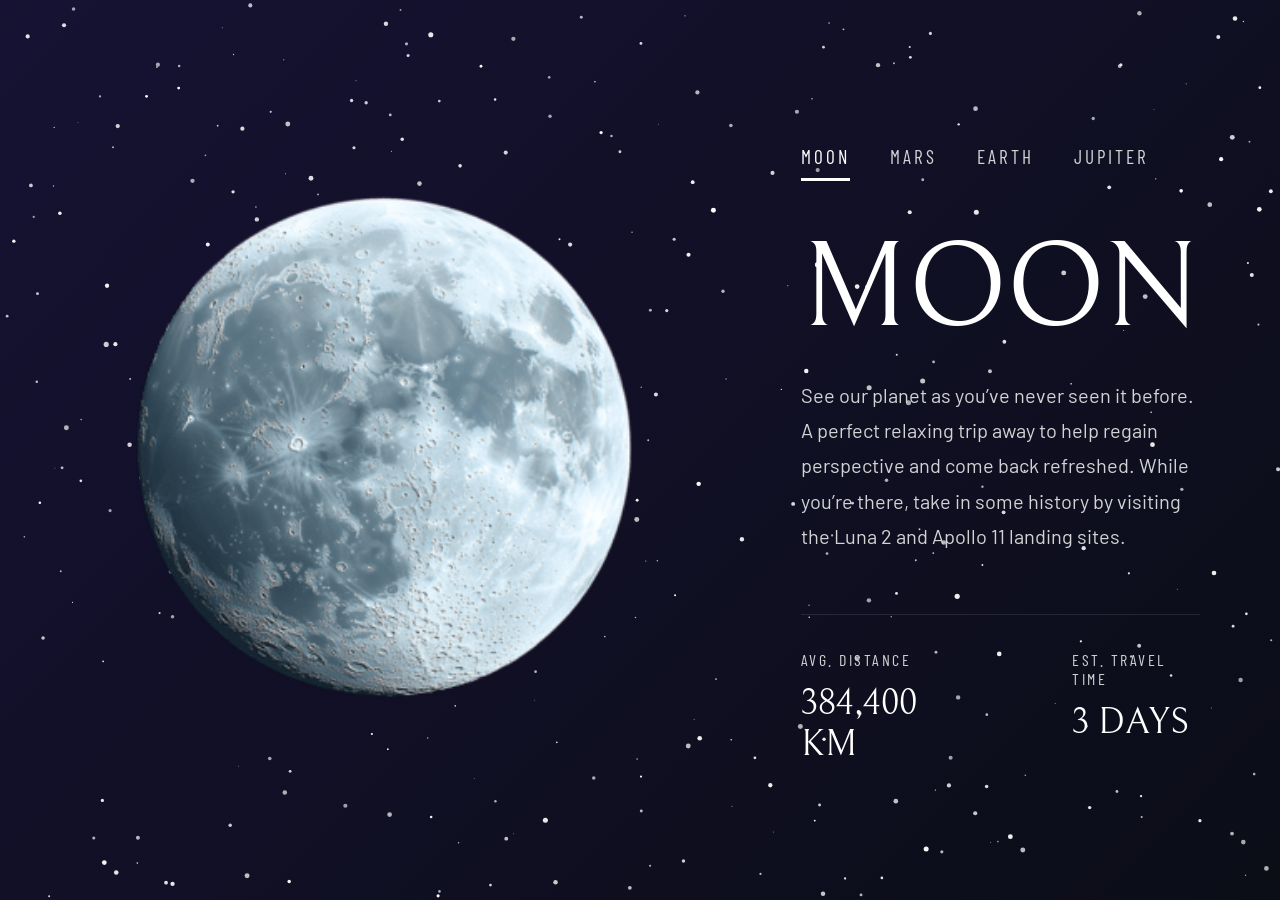
==== lesson_1/index.html @ 44c927c4 "first commit" ====
<!DOCTYPE html>
<html lang="en">
<head>
    <meta charset="UTF-8">
    <meta name="viewport" content="width=device-width, initial-scale=1.0">
    <title>Space Tourism - Destination</title>
    <link rel="preconnect" href="https://fonts.googleapis.com">
    <link rel="preconnect" href="https://fonts.gstatic.com" crossorigin>
    <link href="https://fonts.googleapis.com/css2?family=Bellefair&family=Barlow+Condensed:wght@400;700&family=Barlow:wght@400;700&display=swap" rel="stylesheet">
    <link rel="stylesheet" href="style.css">
</head>
<body>

    <canvas id="starfield"></canvas>

    <header class="site-header"></header>

    <main class="planet-container">
        
        <div class="planet-image-section">
            <div id="planet-wrapper" class="planet-wrapper">
                <img id="planet-img" src="assets/moon.png" alt="Moon">
            </div>
        </div>

        <div class="planet-info-section">
            <div class="planet-selector-nav">
                <button class="planet-btn active" data-planet="moon">Moon</button>
                <button class="planet-btn" data-planet="mars">Mars</button>
                <button class="planet-btn" data-planet="earth">Earth</button>
                <button class="planet-btn" data-planet="jupiter">Jupiter</button>
            </div>

            <h1 id="planet-name" class="text-animate-node">Moon</h1>
            <p id="planet-description" class="text-animate-node">See our planet as you’ve never seen it before. A perfect relaxing trip away to help regain perspective and come back refreshed. While you’re there, take in some history by visiting the Luna 2 and Apollo 11 landing sites.</p>
            
            <hr>

            <div class="planet-stats text-animate-node">
                <div class="stat-box">
                    <h3>Avg. Distance</h3>
                    <p id="planet-distance">384,400 KM</p>
                </div>
                <div class="stat-box">
                    <h3>Est. Travel Time</h3>
                    <p id="planet-travel">3 DAYS</p>
                </div>
            </div>
        </div>

    </main>

    <div id="planet-modal" class="planet-modal">
        <button id="modal-close" class="modal-close-btn">&times;</button>
        <h1 id="modal-title" class="modal-title">Moon</h1>
        <div class="modal-image-container">
            <img id="modal-target-img" src="assets/moon.png" alt="Zoomed Planet">
        </div>
    </div>

    <script src="script.js"></script>
</body>
</html>
---- lesson_1/style.css ----
/* --- GLOBAL STYLES --- */
body {
    margin: 0;
    padding: 0;
    font-family: 'Barlow', sans-serif;
    
    /* Cosmic Purple to Deep Space Navy Gradient */
    background: linear-gradient(135deg, #161233 0%, #0b0d17 100%);
    
    color: #FFFFFF;
    min-height: 100vh;
    display: flex;
    flex-direction: column;
    justify-content: center; 
    overflow-x: hidden;

}

/* Starfield Canvas Background styling configuration */
#starfield {
    position: fixed;
    top: 0;
    left: 0;
    width: 100vw;
    height: 100vh;
    z-index: -1; /* Pushes it completely behind structural DOM text elements */
    pointer-events: auto; /* Keeps mouse interaction coordinates readable */
}

.site-header {
    height: 40px; 
    position: absolute;
    top: 0;
    left: 0;
}

/* --- MAIN LAYOUT --- */
.planet-container {
    display: flex;
    align-items: center;      
    justify-content: center;
    gap: 120px; 
    max-width: 1800px; 
    margin: 0 auto; 
    padding: 0 100px;   
    width: 100%;
    box-sizing: border-box;
}

.planet-image-section {
    flex: 1.4; 
    display: flex;
    justify-content: center;
    align-items: center;
}

/* --- MAJESTIC SLOWER TRANSITIONS --- */
.planet-wrapper {
    transition: transform 0.8s cubic-bezier(0.25, 1, 0.5, 1), opacity 0.7s ease-in-out;
    transform: translateY(0) translateX(0) scale(1);
    opacity: 1;
    display: flex;
    justify-content: center;
    align-items: center;
}

.text-animate-node {
    transition: transform 1s cubic-bezier(0.16, 1, 0.3, 1), opacity 0.9s ease-in-out;
    transform: translateY(0);
    opacity: 1;
}

/* --- DESKTOP SWAP TRANSITIONS --- */
.planet-wrapper.leave-up {
    transform: translateY(-150vh) scale(0.7);
    opacity: 0;
}

.planet-wrapper.enter-bottom {
    transform: translateY(150vh) scale(0.7);
    opacity: 0;
}

.text-animate-node.leaving {
    opacity: 0;
    transform: translateY(30px); 
}

/* --- MOBILE SWAP TRANSITIONS --- */
.planet-wrapper.leave-left {
    transform: translateX(-150vw) scale(0.7);
    opacity: 0;
}

.planet-wrapper.enter-right {
    transform: translateX(150vw) scale(0.7);
    opacity: 0;
}

/* --- RESPONSIVE PLANET SIZING & HOVER --- */
.planet-wrapper img {
    width: 600px !important;
    height: 600px !important;
    object-fit: contain; 
    cursor: pointer;
    transition: transform 0.6s cubic-bezier(0.25, 1, 0.5, 1); 
    animation: spinSlow 140s linear infinite;
}

.planet-wrapper img:hover {
    transform: scale(1.25);
}

/* --- INFO TEXT SECTION --- */
.planet-info-section {
    flex: 1;
    display: flex;
    flex-direction: column;
}

.planet-selector-nav {
    display: flex;
    gap: 40px; 
    margin-bottom: 40px;
}

.planet-btn {
    background: transparent;
    border: none;
    color: #D2D3D4;
    font-family: 'Barlow Condensed', sans-serif;
    font-size: 1.2rem; 
    letter-spacing: 3px;
    text-transform: uppercase;
    padding: 10px 0;
    cursor: pointer;
    border-bottom: 3px solid transparent;
    transition: all 0.2s ease;
}

.planet-btn:hover {
    border-color: rgba(255, 255, 255, 0.5);
}

.planet-btn.active {
    color: #FFFFFF;
    border-color: #FFFFFF;
}

#planet-name {
    font-family: 'Bellefair', serif;
    font-size: 7.5rem; 
    font-weight: 400;
    text-transform: uppercase;
    margin: 0 0 20px 0;
}

#planet-description {
    font-size: 1.25rem; 
    line-height: 2.2rem; 
    color: #D2D3D4;
    margin: 0 0 60px 0;
    max-width: 520px; 
}

hr {
    border: none;
    border-top: 1px solid rgba(255, 255, 255, 0.1);
    margin: 0 0 35px 0;
    width: 100%;
}

.planet-stats {
    display: flex;
    gap: 100px; 
}

.stat-box h3 {
    font-family: 'Barlow Condensed', sans-serif;
    font-size: 1rem; 
    text-transform: uppercase;
    color: #D2D3D4;
    letter-spacing: 2.5px;
    margin: 0 0 14px 0;
    font-weight: 400;
}

.stat-box p {
    font-family: 'Bellefair', serif;
    font-size: 2.25rem; 
    text-transform: uppercase;
    margin: 0;
}

/* --- FULL SCREEN SYSTEM (MODAL VISUALS) --- */
.planet-modal {
    position: fixed;
    top: 0;
    left: 0;
    width: 100vw;
    height: 100vh;
    background: rgba(11, 13, 23, 0.95);
    backdrop-filter: blur(20px);
    z-index: 9999;
    display: flex;
    flex-direction: column;
    justify-content: space-between;
    align-items: center;
    opacity: 0;
    pointer-events: none;
    transition: opacity 0.6s ease-in-out;
    overflow: hidden;
}

.planet-modal.modal-open {
    opacity: 1;
    pointer-events: auto;
}

.modal-title {
    font-family: 'Bellefair', serif;
    font-size: 9rem;
    text-transform: uppercase;
    letter-spacing: 4px;
    margin-top: 8vh;
    color: #FFFFFF;
    opacity: 0;
    transform: translateY(-20px);
    transition: transform 0.8s cubic-bezier(0.16, 1, 0.3, 1) 0.2s, opacity 0.8s ease-out 0.2s;
}

.planet-modal.modal-open .modal-title {
    opacity: 0.85;
    transform: translateY(0);
}

.modal-image-container {
    position: absolute;
    bottom: -50vh; 
    width: 100%;
    display: flex;
    justify-content: center;
    align-items: center;
    transition: transform 0.9s cubic-bezier(0.16, 1, 0.3, 1);
    transform: translateY(50vh); 
}

.planet-modal.modal-open .modal-image-container {
    transform: translateY(0); 
}

.modal-image-container img {
    width: 300%; 
    max-width: 1200px; 
    height: auto;
    animation: spinSlow 140s linear infinite; 
}

.modal-close-btn {
    position: absolute;
    top: 40px;
    right: 50px;
    background: transparent;
    border: none;
    color: #FFFFFF;
    font-size: 2.5rem;
    cursor: pointer;
    font-family: sans-serif;
    font-weight: 300;
    opacity: 0.6;
    transition: opacity 0.2s, transform 0.2s;
    z-index: 10000;
}

.modal-close-btn:hover {
    opacity: 1;
    transform: scale(1.1);
}

/* --- RESPONSIVE MOBILE MODIFICATIONS --- */

@media (max-width: 900px) {
    body {
        justify-content: flex-start;
    }
    
    .planet-container {
        flex-direction: column;
        text-align: center;
        gap: 40px;
        margin-top: 40px;
        padding: 0 30px;
    }

    .planet-image-section { min-height: auto; }
    
    .planet-wrapper img { 
        width: 240px !important; 
        height: 240px !important; 
    }
    
    .planet-wrapper img:hover { transform: scale(1.15); } 
    .planet-selector-nav { justify-content: center; gap: 30px; }
    
    #planet-description { 
        margin: 0 auto 30px auto; 
        font-size: 1.125rem; 
        line-height: 2rem;
    }
    
    .planet-stats { flex-direction: column; gap: 30px; }
    #planet-name { font-size: 4.5rem; }
    .stat-box p { font-size: 1.75rem; }

    /* --- FIXED FOR MOBILE MODAL LAYER --- */
    .modal-title { 
        font-size: 4.5rem; /* Slightly smaller text so it fits phone widths cleanly */
        margin-top: 12vh; 
        position: relative;
        z-index: 2; /* Keeps text stacked on top */
    }
    
    .modal-close-btn { 
        top: 20px; 
        right: 25px; 
        font-size: 2rem; 
        z-index: 10;
    }
    
    .modal-image-container { 
        bottom: -22vh; /* Pushes the planet container lower down the phone screen */
        z-index: 1;    /* Keeps planet stacked in the background */
    }
    
    .modal-image-container img { 
        width: 160%;   /* Scaled down from 220% so it doesn't crowd the screen height */
        height: auto !important; 
    }
}

@keyframes spinSlow {
    from { transform: rotate(0deg); }
    to { transform: rotate(360deg); }
}
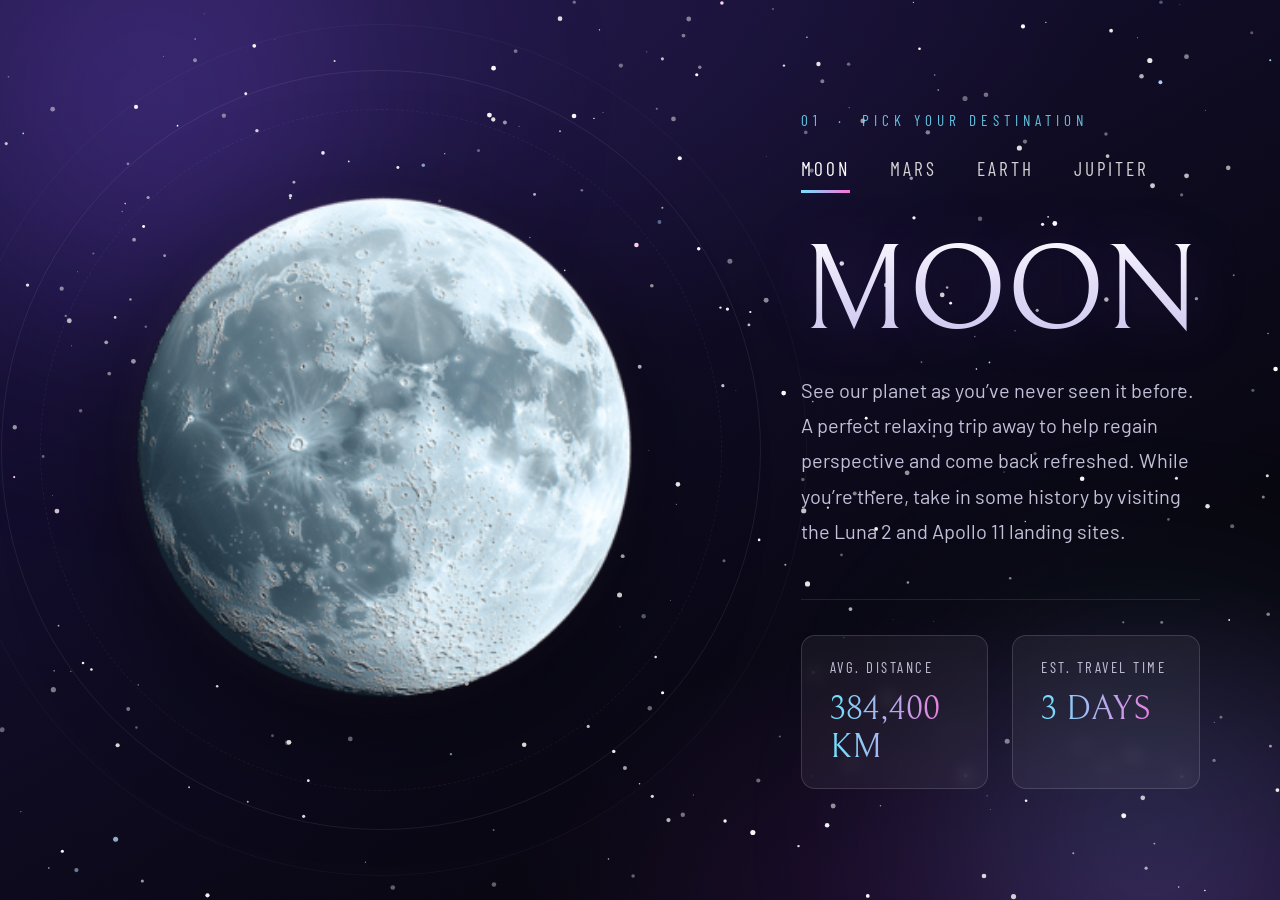
==== commit 6f257816: "Update lesson_1" ====
--- a/lesson_1/index.html
+++ b/lesson_1/index.html
@@ -10,32 +10,33 @@
     <link rel="stylesheet" href="style.css">
 </head>
 <body>
+    <div class="nebula-glow one"></div>
+    <div class="nebula-glow two"></div>
+    <canvas id="starfield"></canvas>
+    <header class="site-header">
+        <div class="brand"><span></span></div>
+    </header>
+    <main class="planet-container">
 
-    <canvas id="starfield"></canvas>
-
-    <header class="site-header"></header>
-
-    <main class="planet-container">
-        
         <div class="planet-image-section">
+            <div class="orbit-ring"></div>
             <div id="planet-wrapper" class="planet-wrapper">
+                <div id="planet-glow" class="planet-glow"></div>
                 <img id="planet-img" src="assets/moon.png" alt="Moon">
             </div>
         </div>
-
         <div class="planet-info-section">
+            <p class="eyebrow">01 &nbsp;·&nbsp; Pick your destination</p>
             <div class="planet-selector-nav">
                 <button class="planet-btn active" data-planet="moon">Moon</button>
                 <button class="planet-btn" data-planet="mars">Mars</button>
                 <button class="planet-btn" data-planet="earth">Earth</button>
                 <button class="planet-btn" data-planet="jupiter">Jupiter</button>
             </div>
-
             <h1 id="planet-name" class="text-animate-node">Moon</h1>
             <p id="planet-description" class="text-animate-node">See our planet as you’ve never seen it before. A perfect relaxing trip away to help regain perspective and come back refreshed. While you’re there, take in some history by visiting the Luna 2 and Apollo 11 landing sites.</p>
-            
+
             <hr>
-
             <div class="planet-stats text-animate-node">
                 <div class="stat-box">
                     <h3>Avg. Distance</h3>
@@ -47,9 +48,7 @@
                 </div>
             </div>
         </div>
-
     </main>
-
     <div id="planet-modal" class="planet-modal">
         <button id="modal-close" class="modal-close-btn">&times;</button>
         <h1 id="modal-title" class="modal-title">Moon</h1>
@@ -57,7 +56,6 @@
             <img id="modal-target-img" src="assets/moon.png" alt="Zoomed Planet">
         </div>
     </div>
-
     <script src="script.js"></script>
 </body>
-</html>+</html>
--- a/lesson_1/style.css
+++ b/lesson_1/style.css
@@ -1,57 +1,159 @@
 /* --- GLOBAL STYLES --- */
+:root {
+    --void: #07060f;
+    --deep-purple: #1a1240;
+    --nebula-pink: #ff6fd8;
+    --nebula-cyan: #6fe3ff;
+    --nebula-violet: #8a5cff;
+    --text-dim: #c2c0d8;
+    --text-bright: #ffffff;
+    --glass: rgba(255, 255, 255, 0.05);
+    --glass-border: rgba(255, 255, 255, 0.14);
+}
+
+* { box-sizing: border-box; }
+
 body {
     margin: 0;
     padding: 0;
     font-family: 'Barlow', sans-serif;
-    
-    /* Cosmic Purple to Deep Space Navy Gradient */
-    background: linear-gradient(135deg, #161233 0%, #0b0d17 100%);
-    
-    color: #FFFFFF;
+    background: radial-gradient(ellipse 120% 80% at 20% 0%, #251a4d 0%, transparent 55%),
+                radial-gradient(ellipse 100% 70% at 90% 100%, #2a1140 0%, transparent 50%),
+                linear-gradient(150deg, var(--deep-purple) 0%, var(--void) 75%);
+    color: var(--text-bright);
     min-height: 100vh;
     display: flex;
     flex-direction: column;
-    justify-content: center; 
+    justify-content: center;
     overflow-x: hidden;
-
-}
-
-/* Starfield Canvas Background styling configuration */
+    position: relative;
+}
+
+/* Subtle grain overlay for texture */
+body::after {
+    content: "";
+    position: fixed;
+    inset: 0;
+    z-index: 0;
+    pointer-events: none;
+    opacity: 0.05;
+    background-image: url("data:image/svg+xml,%3Csvg xmlns='http://www.w3.org/2000/svg' width='160' height='160'%3E%3Cfilter id='n'%3E%3CfeTurbulence type='fractalNoise' baseFrequency='0.9' numOctaves='2' stitchTiles='stitch'/%3E%3C/filter%3E%3Crect width='100%25' height='100%25' filter='url(%23n)'/%3E%3C/svg%3E");
+    mix-blend-mode: overlay;
+}
+
+/* Drifting nebula glow blobs */
+.nebula-glow {
+    position: fixed;
+    border-radius: 50%;
+    filter: blur(110px);
+    z-index: -2;
+    pointer-events: none;
+}
+.nebula-glow.one {
+    width: 600px; height: 600px;
+    top: -200px; left: -150px;
+    background: radial-gradient(circle, rgba(138,92,255,0.35), transparent 70%);
+    animation: drift1 30s ease-in-out infinite;
+}
+.nebula-glow.two {
+    width: 500px; height: 500px;
+    bottom: -180px; right: -120px;
+    background: radial-gradient(circle, rgba(111,227,255,0.22), transparent 70%);
+    animation: drift2 36s ease-in-out infinite;
+}
+@keyframes drift1 {
+    0%, 100% { transform: translate(0, 0) scale(1); }
+    50% { transform: translate(60px, 40px) scale(1.1); }
+}
+@keyframes drift2 {
+    0%, 100% { transform: translate(0, 0) scale(1); }
+    50% { transform: translate(-50px, -30px) scale(1.08); }
+}
+
+/* Starfield Canvas */
 #starfield {
     position: fixed;
-    top: 0;
-    left: 0;
-    width: 100vw;
-    height: 100vh;
-    z-index: -1; /* Pushes it completely behind structural DOM text elements */
-    pointer-events: auto; /* Keeps mouse interaction coordinates readable */
+    top: 0; left: 0;
+    width: 100vw; height: 100vh;
+    z-index: -1;
+    pointer-events: auto;
 }
 
 .site-header {
-    height: 40px; 
+    height: 40px;
     position: absolute;
-    top: 0;
-    left: 0;
+    top: 0; left: 0;
+    width: 100%;
+    z-index: 5;
+    display: flex;
+    align-items: center;
+    padding: 36px 64px 0;
+}
+
+.site-header .brand {
+    font-family: 'Bellefair', serif;
+    font-size: 1.4rem;
+    letter-spacing: 4px;
+    text-transform: uppercase;
+    color: var(--text-bright);
+    opacity: 0.85;
+}
+
+.site-header .brand span {
+    background: linear-gradient(90deg, var(--nebula-cyan), var(--nebula-pink));
+    -webkit-background-clip: text;
+    background-clip: text;
+    color: transparent;
 }
 
 /* --- MAIN LAYOUT --- */
 .planet-container {
     display: flex;
-    align-items: center;      
+    align-items: center;
     justify-content: center;
-    gap: 120px; 
-    max-width: 1800px; 
-    margin: 0 auto; 
-    padding: 0 100px;   
+    gap: 120px;
+    max-width: 1800px;
+    margin: 0 auto;
+    padding: 0 100px;
     width: 100%;
     box-sizing: border-box;
+    position: relative;
+    z-index: 1;
 }
 
 .planet-image-section {
-    flex: 1.4; 
+    flex: 1.4;
     display: flex;
     justify-content: center;
     align-items: center;
+    position: relative;
+}
+
+/* Orbit ring decoration behind planet */
+.orbit-ring {
+    position: absolute;
+    width: 760px;
+    height: 760px;
+    border-radius: 50%;
+    border: 1px solid rgba(255, 255, 255, 0.08);
+    pointer-events: none;
+}
+.orbit-ring::before,
+.orbit-ring::after {
+    content: "";
+    position: absolute;
+    width: 680px;
+    height: 680px;
+    top: 50%; left: 50%;
+    transform: translate(-50%, -50%);
+    border-radius: 50%;
+    border: 1px dashed rgba(255, 255, 255, 0.06);
+}
+.orbit-ring::after {
+    width: 850px;
+    height: 850px;
+    border-style: solid;
+    border-color: rgba(255, 255, 255, 0.04);
 }
 
 /* --- MAJESTIC SLOWER TRANSITIONS --- */
@@ -62,6 +164,8 @@
     display: flex;
     justify-content: center;
     align-items: center;
+    position: relative;
+    will-change: transform;
 }
 
 .text-animate-node {
@@ -75,15 +179,13 @@
     transform: translateY(-150vh) scale(0.7);
     opacity: 0;
 }
-
 .planet-wrapper.enter-bottom {
     transform: translateY(150vh) scale(0.7);
     opacity: 0;
 }
-
 .text-animate-node.leaving {
     opacity: 0;
-    transform: translateY(30px); 
+    transform: translateY(30px);
 }
 
 /* --- MOBILE SWAP TRANSITIONS --- */
@@ -91,24 +193,41 @@
     transform: translateX(-150vw) scale(0.7);
     opacity: 0;
 }
-
 .planet-wrapper.enter-right {
     transform: translateX(150vw) scale(0.7);
     opacity: 0;
 }
 
 /* --- RESPONSIVE PLANET SIZING & HOVER --- */
+.planet-glow {
+    position: absolute;
+    width: 560px;
+    height: 560px;
+    border-radius: 50%;
+    background: radial-gradient(circle, var(--planet-glow-color, rgba(138,92,255,0.45)) 0%, transparent 68%);
+    filter: blur(10px);
+    z-index: -1;
+    animation: pulseGlow 5s ease-in-out infinite;
+}
+
+@keyframes pulseGlow {
+    0%, 100% { opacity: 0.7; transform: scale(1); }
+    50% { opacity: 1; transform: scale(1.06); }
+}
+
 .planet-wrapper img {
     width: 600px !important;
     height: 600px !important;
-    object-fit: contain; 
+    object-fit: contain;
     cursor: pointer;
-    transition: transform 0.6s cubic-bezier(0.25, 1, 0.5, 1); 
+    transition: transform 0.5s cubic-bezier(0.25, 1, 0.5, 1), filter 0.5s ease;
     animation: spinSlow 140s linear infinite;
+    filter: drop-shadow(0 30px 60px rgba(0,0,0,0.55));
 }
 
 .planet-wrapper img:hover {
-    transform: scale(1.25);
+    transform: scale(1.12);
+    filter: drop-shadow(0 40px 80px rgba(0,0,0,0.6)) brightness(1.06);
 }
 
 /* --- INFO TEXT SECTION --- */
@@ -118,9 +237,19 @@
     flex-direction: column;
 }
 
+.eyebrow {
+    font-family: 'Barlow Condensed', sans-serif;
+    letter-spacing: 5px;
+    text-transform: uppercase;
+    font-size: 0.95rem;
+    color: var(--nebula-cyan);
+    margin: 0 0 18px 0;
+    opacity: 0.85;
+}
+
 .planet-selector-nav {
     display: flex;
-    gap: 40px; 
+    gap: 40px;
     margin-bottom: 40px;
 }
 
@@ -129,38 +258,46 @@
     border: none;
     color: #D2D3D4;
     font-family: 'Barlow Condensed', sans-serif;
-    font-size: 1.2rem; 
+    font-size: 1.2rem;
     letter-spacing: 3px;
     text-transform: uppercase;
     padding: 10px 0;
     cursor: pointer;
     border-bottom: 3px solid transparent;
-    transition: all 0.2s ease;
+    transition: all 0.25s ease;
+    position: relative;
 }
 
 .planet-btn:hover {
-    border-color: rgba(255, 255, 255, 0.5);
+    color: var(--text-bright);
+    border-color: rgba(255, 255, 255, 0.35);
 }
 
 .planet-btn.active {
     color: #FFFFFF;
-    border-color: #FFFFFF;
+    border-image: linear-gradient(90deg, var(--nebula-cyan), var(--nebula-pink)) 1;
 }
 
 #planet-name {
     font-family: 'Bellefair', serif;
-    font-size: 7.5rem; 
+    font-size: 7.5rem;
     font-weight: 400;
     text-transform: uppercase;
     margin: 0 0 20px 0;
+    line-height: 1;
+    background: linear-gradient(180deg, #ffffff 0%, #c9c4ec 100%);
+    -webkit-background-clip: text;
+    background-clip: text;
+    color: transparent;
+    text-shadow: 0 0 60px rgba(138, 92, 255, 0.25);
 }
 
 #planet-description {
-    font-size: 1.25rem; 
-    line-height: 2.2rem; 
-    color: #D2D3D4;
-    margin: 0 0 60px 0;
-    max-width: 520px; 
+    font-size: 1.25rem;
+    line-height: 2.2rem;
+    color: var(--text-dim);
+    margin: 0 0 50px 0;
+    max-width: 520px;
 }
 
 hr {
@@ -172,14 +309,29 @@
 
 .planet-stats {
     display: flex;
-    gap: 100px; 
+    gap: 24px;
+}
+
+.stat-box {
+    background: var(--glass);
+    border: 1px solid var(--glass-border);
+    border-radius: 14px;
+    padding: 22px 28px;
+    backdrop-filter: blur(8px);
+    flex: 1;
+    transition: border-color 0.3s ease, transform 0.3s ease;
+}
+
+.stat-box:hover {
+    border-color: rgba(255, 255, 255, 0.3);
+    transform: translateY(-3px);
 }
 
 .stat-box h3 {
     font-family: 'Barlow Condensed', sans-serif;
-    font-size: 1rem; 
-    text-transform: uppercase;
-    color: #D2D3D4;
+    font-size: 0.92rem;
+    text-transform: uppercase;
+    color: var(--text-dim);
     letter-spacing: 2.5px;
     margin: 0 0 14px 0;
     font-weight: 400;
@@ -187,20 +339,23 @@
 
 .stat-box p {
     font-family: 'Bellefair', serif;
-    font-size: 2.25rem; 
+    font-size: 2.1rem;
     text-transform: uppercase;
     margin: 0;
+    background: linear-gradient(90deg, var(--nebula-cyan), var(--nebula-pink));
+    -webkit-background-clip: text;
+    background-clip: text;
+    color: transparent;
 }
 
 /* --- FULL SCREEN SYSTEM (MODAL VISUALS) --- */
 .planet-modal {
     position: fixed;
-    top: 0;
-    left: 0;
-    width: 100vw;
-    height: 100vh;
-    background: rgba(11, 13, 23, 0.95);
-    backdrop-filter: blur(20px);
+    top: 0; left: 0;
+    width: 100vw; height: 100vh;
+    background: radial-gradient(ellipse at 50% 100%, rgba(138,92,255,0.18), transparent 60%),
+                rgba(7, 6, 15, 0.96);
+    backdrop-filter: blur(24px);
     z-index: 9999;
     display: flex;
     flex-direction: column;
@@ -236,109 +391,124 @@
 
 .modal-image-container {
     position: absolute;
-    bottom: -50vh; 
+    bottom: -50vh;
     width: 100%;
     display: flex;
     justify-content: center;
     align-items: center;
     transition: transform 0.9s cubic-bezier(0.16, 1, 0.3, 1);
-    transform: translateY(50vh); 
+    transform: translateY(50vh);
 }
 
 .planet-modal.modal-open .modal-image-container {
-    transform: translateY(0); 
+    transform: translateY(0);
 }
 
 .modal-image-container img {
-    width: 300%; 
-    max-width: 1200px; 
+    width: 300%;
+    max-width: 1200px;
     height: auto;
-    animation: spinSlow 140s linear infinite; 
+    animation: spinSlow 140s linear infinite;
+    filter: drop-shadow(0 0 120px rgba(138, 92, 255, 0.35));
 }
 
 .modal-close-btn {
     position: absolute;
     top: 40px;
     right: 50px;
-    background: transparent;
-    border: none;
+    background: var(--glass);
+    border: 1px solid var(--glass-border);
+    width: 48px;
+    height: 48px;
+    border-radius: 50%;
     color: #FFFFFF;
-    font-size: 2.5rem;
+    font-size: 1.8rem;
     cursor: pointer;
     font-family: sans-serif;
     font-weight: 300;
-    opacity: 0.6;
-    transition: opacity 0.2s, transform 0.2s;
+    opacity: 0.75;
+    display: flex;
+    align-items: center;
+    justify-content: center;
+    transition: opacity 0.2s, transform 0.3s, background 0.3s;
     z-index: 10000;
 }
 
 .modal-close-btn:hover {
     opacity: 1;
-    transform: scale(1.1);
+    transform: scale(1.08) rotate(90deg);
+    background: rgba(255, 255, 255, 0.12);
 }
 
 /* --- RESPONSIVE MOBILE MODIFICATIONS --- */
-
 @media (max-width: 900px) {
-    body {
-        justify-content: flex-start;
-    }
-    
+    body { justify-content: flex-start; }
+
+    .site-header { padding: 24px 24px 0; }
+
     .planet-container {
         flex-direction: column;
         text-align: center;
         gap: 40px;
-        margin-top: 40px;
+        margin-top: 70px;
         padding: 0 30px;
     }
 
     .planet-image-section { min-height: auto; }
-    
-    .planet-wrapper img { 
-        width: 240px !important; 
-        height: 240px !important; 
-    }
-    
-    .planet-wrapper img:hover { transform: scale(1.15); } 
+
+    .orbit-ring { width: 280px; height: 280px; }
+    .orbit-ring::before { width: 240px; height: 240px; }
+    .orbit-ring::after { width: 320px; height: 320px; }
+
+    .planet-glow { width: 220px; height: 220px; }
+
+    .planet-wrapper img {
+        width: 240px !important;
+        height: 240px !important;
+    }
+
+    .planet-wrapper img:hover { transform: scale(1.1); }
     .planet-selector-nav { justify-content: center; gap: 30px; }
-    
-    #planet-description { 
-        margin: 0 auto 30px auto; 
-        font-size: 1.125rem; 
+    .eyebrow { text-align: center; }
+
+    #planet-description {
+        margin: 0 auto 30px auto;
+        font-size: 1.125rem;
         line-height: 2rem;
     }
-    
-    .planet-stats { flex-direction: column; gap: 30px; }
+
+    .planet-stats { flex-direction: column; gap: 16px; }
     #planet-name { font-size: 4.5rem; }
-    .stat-box p { font-size: 1.75rem; }
-
-    /* --- FIXED FOR MOBILE MODAL LAYER --- */
-    .modal-title { 
-        font-size: 4.5rem; /* Slightly smaller text so it fits phone widths cleanly */
-        margin-top: 12vh; 
+    .stat-box p { font-size: 1.6rem; }
+
+    .modal-title {
+        font-size: 4.5rem;
+        margin-top: 12vh;
         position: relative;
-        z-index: 2; /* Keeps text stacked on top */
-    }
-    
-    .modal-close-btn { 
-        top: 20px; 
-        right: 25px; 
-        font-size: 2rem; 
+        z-index: 2;
+    }
+
+    .modal-close-btn {
+        top: 20px;
+        right: 25px;
+        font-size: 1.4rem;
+        width: 40px;
+        height: 40px;
         z-index: 10;
     }
-    
-    .modal-image-container { 
-        bottom: -22vh; /* Pushes the planet container lower down the phone screen */
-        z-index: 1;    /* Keeps planet stacked in the background */
-    }
-    
-    .modal-image-container img { 
-        width: 160%;   /* Scaled down from 220% so it doesn't crowd the screen height */
-        height: auto !important; 
+
+    .modal-image-container {
+        bottom: -22vh;
+        z-index: 1;
+    }
+
+    .modal-image-container img {
+        width: 160%;
+        height: auto !important;
     }
 }
 
 @keyframes spinSlow {
     from { transform: rotate(0deg); }
     to { transform: rotate(360deg); }
-}+}
